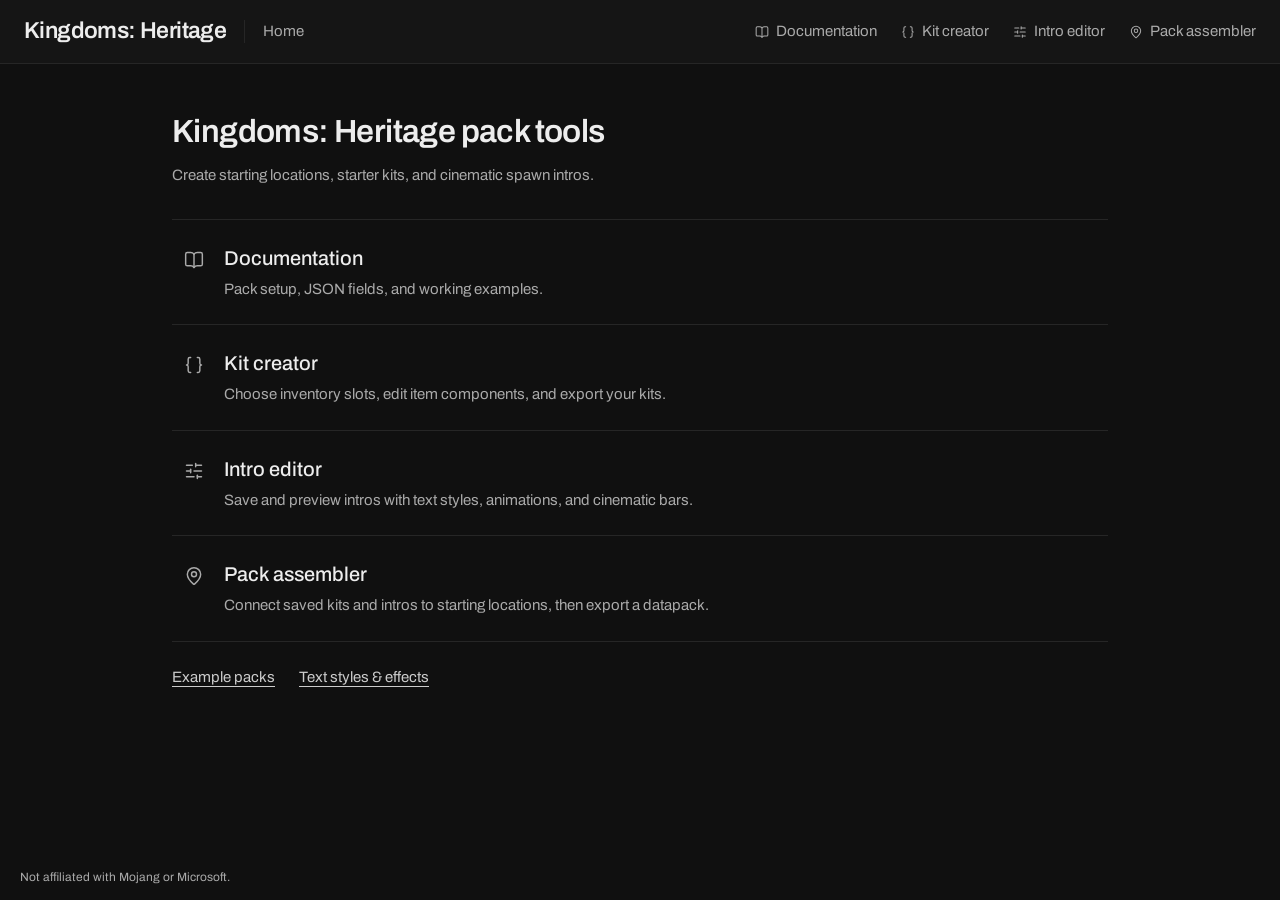
==== examples/heritage-authoring/index.html @ 14a23c47 "Refine authoring site styling and simplify documentation" ====
<!doctype html>
<html lang="en">
<head><meta charset="utf-8"><meta name="viewport" content="width=device-width,initial-scale=1"><meta name="description" content="Documentation and editors for Kingdoms: Heritage starting locations, starter kits, and cinematic spawn intros."><title>Kingdoms: Heritage pack tools</title><link rel="stylesheet" href="home.css?v=8"></head>
<body class="home">
<header><a class="brand" href="index.html" aria-label="Kingdoms: Heritage home">Kingdoms: Heritage <span>Home</span></a><nav aria-label="Tools"><a href="docs.html" data-icon="book-open">Documentation</a><a href="kit-editor.html" data-icon="braces">Kit creator</a><a href="gallery.html" data-icon="sliders-horizontal">Intro editor</a><a href="pack-assembler.html" data-icon="map-pin">Pack assembler</a></nav></header>
<main class="home-main">
<h1>Kingdoms: Heritage pack tools</h1>
<p class="home-description">Create starting locations, starter kits, and cinematic spawn intros.</p>
<nav class="home-tools" aria-label="Pack authoring tools">
<a href="docs.html"><span data-icon="book-open" aria-hidden="true"></span><div><h2>Documentation</h2><p>Pack setup, JSON fields, and working examples.</p></div></a>
<a href="kit-editor.html"><span data-icon="braces" aria-hidden="true"></span><div><h2>Kit creator</h2><p>Choose inventory slots, edit item components, and export your kits.</p></div></a>
<a href="gallery.html"><span data-icon="sliders-horizontal" aria-hidden="true"></span><div><h2>Intro editor</h2><p>Save and preview intros with text styles, animations, and cinematic bars.</p></div></a>
<a href="pack-assembler.html"><span data-icon="map-pin" aria-hidden="true"></span><div><h2>Pack assembler</h2><p>Connect saved kits and intros to starting locations, then export a datapack.</p></div></a>
</nav>
<nav class="home-links" aria-label="More resources"><a href="docs.html#/examples">Example packs</a><a href="docs.html#/text-styles">Text styles &amp; effects</a></nav>
</main>
<footer class="site-footer">Not affiliated with Mojang or Microsoft.</footer>
<script src="editor/icons.js"></script>
</body></html>
---- examples/heritage-authoring/home.css ----
@import url('editor/site.css?v=9');
.home { min-height: 100dvh; display: flex; flex-direction: column; }
.home header { flex-shrink: 0; }
.home-main { width: 100%; max-width: 1000px; margin: 0 auto; padding: 48px 32px 56px; flex: 1; }
.home-main h1 { font-size: 32px; line-height: 1.25; letter-spacing: -.6px; font-weight: 600; margin: 0 0 12px; }
.home-description { color: var(--muted); margin: 0 0 32px; }
.home-tools { border-top: 1px solid var(--line-soft); }
.home-tools a { display: flex; align-items: flex-start; gap: 20px; padding: 24px 12px; border-bottom: 1px solid var(--line-soft); color: var(--text); text-decoration: none; }
.home-tools a:hover { background: var(--panel); }
.home-tools a:active { background: var(--panel-2); }
.home-tools [data-icon] { color: var(--muted); padding-top: 4px; }
.home-tools .lucide { width: 20px; height: 20px; }
.home-tools h2 { font-size: 20px; line-height: 1.4; font-weight: 500; margin: 0 0 6px; }
.home-tools p { color: var(--muted); margin: 0; }
.home-links { display: flex; flex-wrap: wrap; gap: 12px 24px; margin-top: 24px; }
.home-links a { color: var(--link); text-decoration: underline; text-underline-offset: 4px; }
.home-links a:hover { color: var(--link-hover); }
@media(max-width:620px) { .home-main { padding: 28px 20px 36px; } .home-main h1 { font-size: 28px; } .home-tools a { padding: 20px 0; gap: 14px; } }
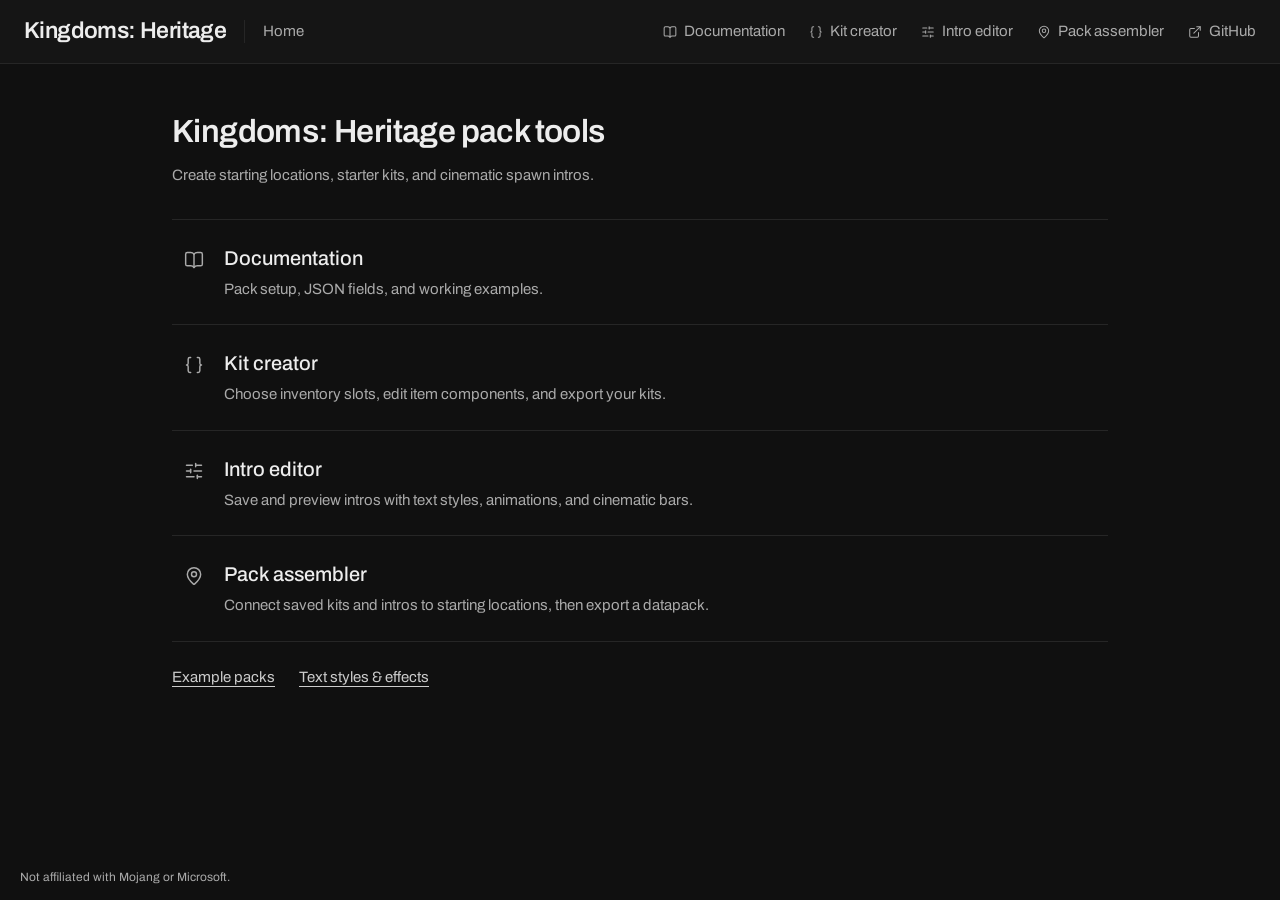
==== commit a082b962: "Update repository links and dependency documentation" ====
--- a/examples/heritage-authoring/index.html
+++ b/examples/heritage-authoring/index.html
@@ -2,7 +2,7 @@
 <html lang="en">
 <head><meta charset="utf-8"><meta name="viewport" content="width=device-width,initial-scale=1"><meta name="description" content="Documentation and editors for Kingdoms: Heritage starting locations, starter kits, and cinematic spawn intros."><title>Kingdoms: Heritage pack tools</title><link rel="stylesheet" href="home.css?v=8"></head>
 <body class="home">
-<header><a class="brand" href="index.html" aria-label="Kingdoms: Heritage home">Kingdoms: Heritage <span>Home</span></a><nav aria-label="Tools"><a href="docs.html" data-icon="book-open">Documentation</a><a href="kit-editor.html" data-icon="braces">Kit creator</a><a href="gallery.html" data-icon="sliders-horizontal">Intro editor</a><a href="pack-assembler.html" data-icon="map-pin">Pack assembler</a></nav></header>
+<header><a class="brand" href="index.html" aria-label="Kingdoms: Heritage home">Kingdoms: Heritage <span>Home</span></a><nav aria-label="Tools"><a href="docs.html" data-icon="book-open">Documentation</a><a href="kit-editor.html" data-icon="braces">Kit creator</a><a href="gallery.html" data-icon="sliders-horizontal">Intro editor</a><a href="pack-assembler.html" data-icon="map-pin">Pack assembler</a><a href="https://github.com/JevenDev/Kingdoms-Heritage" data-icon="external-link">GitHub</a></nav></header>
 <main class="home-main">
 <h1>Kingdoms: Heritage pack tools</h1>
 <p class="home-description">Create starting locations, starter kits, and cinematic spawn intros.</p>
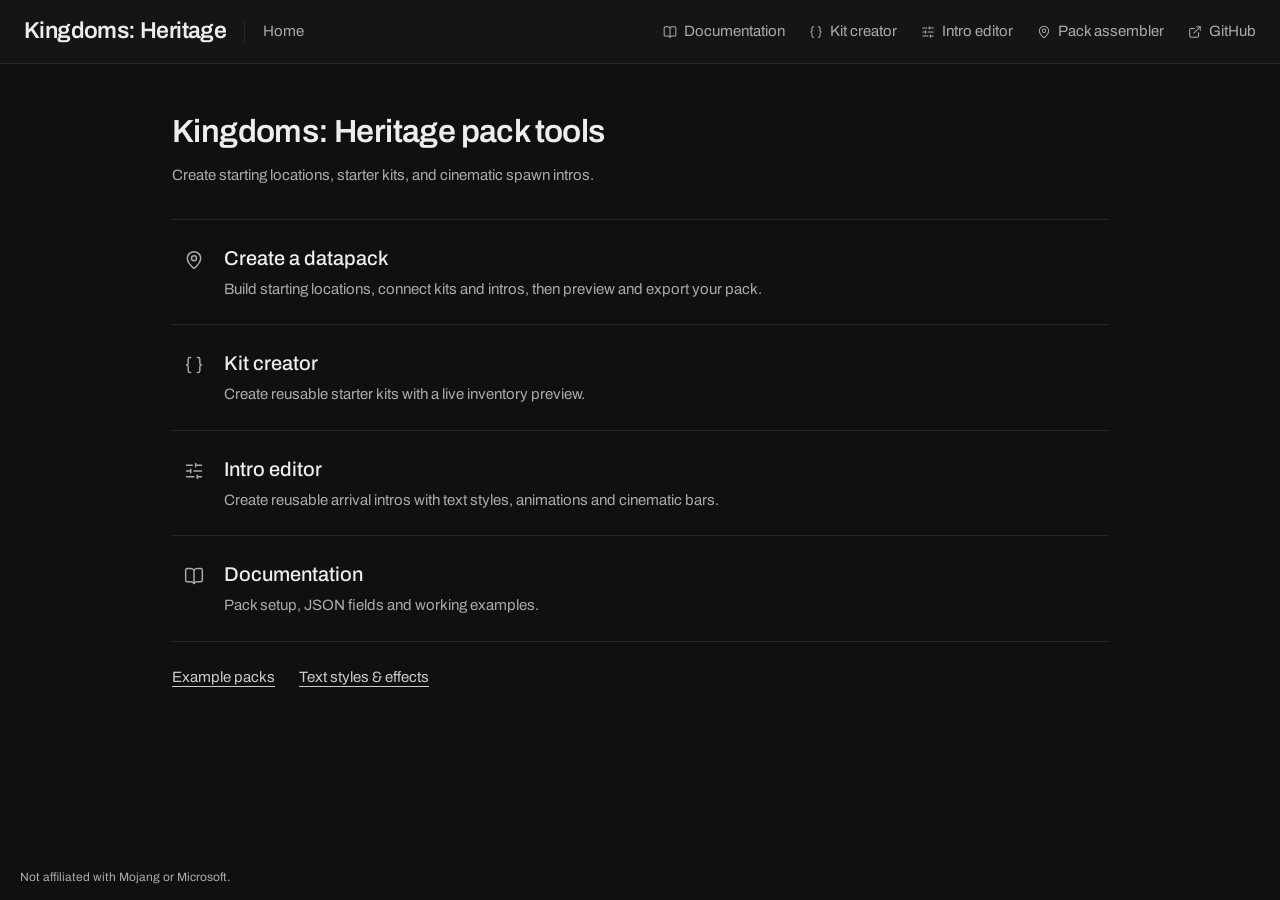
==== commit c2ffa447: "Overhaul pack authoring and selection previews" ====
--- a/examples/heritage-authoring/index.html
+++ b/examples/heritage-authoring/index.html
@@ -6,12 +6,7 @@
 <main class="home-main">
 <h1>Kingdoms: Heritage pack tools</h1>
 <p class="home-description">Create starting locations, starter kits, and cinematic spawn intros.</p>
-<nav class="home-tools" aria-label="Pack authoring tools">
-<a href="docs.html"><span data-icon="book-open" aria-hidden="true"></span><div><h2>Documentation</h2><p>Pack setup, JSON fields, and working examples.</p></div></a>
-<a href="kit-editor.html"><span data-icon="braces" aria-hidden="true"></span><div><h2>Kit creator</h2><p>Choose inventory slots, edit item components, and export your kits.</p></div></a>
-<a href="gallery.html"><span data-icon="sliders-horizontal" aria-hidden="true"></span><div><h2>Intro editor</h2><p>Save and preview intros with text styles, animations, and cinematic bars.</p></div></a>
-<a href="pack-assembler.html"><span data-icon="map-pin" aria-hidden="true"></span><div><h2>Pack assembler</h2><p>Connect saved kits and intros to starting locations, then export a datapack.</p></div></a>
-</nav>
+<nav class="home-tools" aria-label="Pack authoring tools"><a href="pack-assembler.html"><span data-icon="map-pin" aria-hidden="true"></span><div><h2>Create a datapack</h2><p>Build starting locations, connect kits and intros, then preview and export your pack.</p></div></a><a href="kit-editor.html"><span data-icon="braces" aria-hidden="true"></span><div><h2>Kit creator</h2><p>Create reusable starter kits with a live inventory preview.</p></div></a><a href="gallery.html"><span data-icon="sliders-horizontal" aria-hidden="true"></span><div><h2>Intro editor</h2><p>Create reusable arrival intros with text styles, animations and cinematic bars.</p></div></a><a href="docs.html"><span data-icon="book-open" aria-hidden="true"></span><div><h2>Documentation</h2><p>Pack setup, JSON fields and working examples.</p></div></a></nav>
 <nav class="home-links" aria-label="More resources"><a href="docs.html#/examples">Example packs</a><a href="docs.html#/text-styles">Text styles &amp; effects</a></nav>
 </main>
 <footer class="site-footer">Not affiliated with Mojang or Microsoft.</footer>
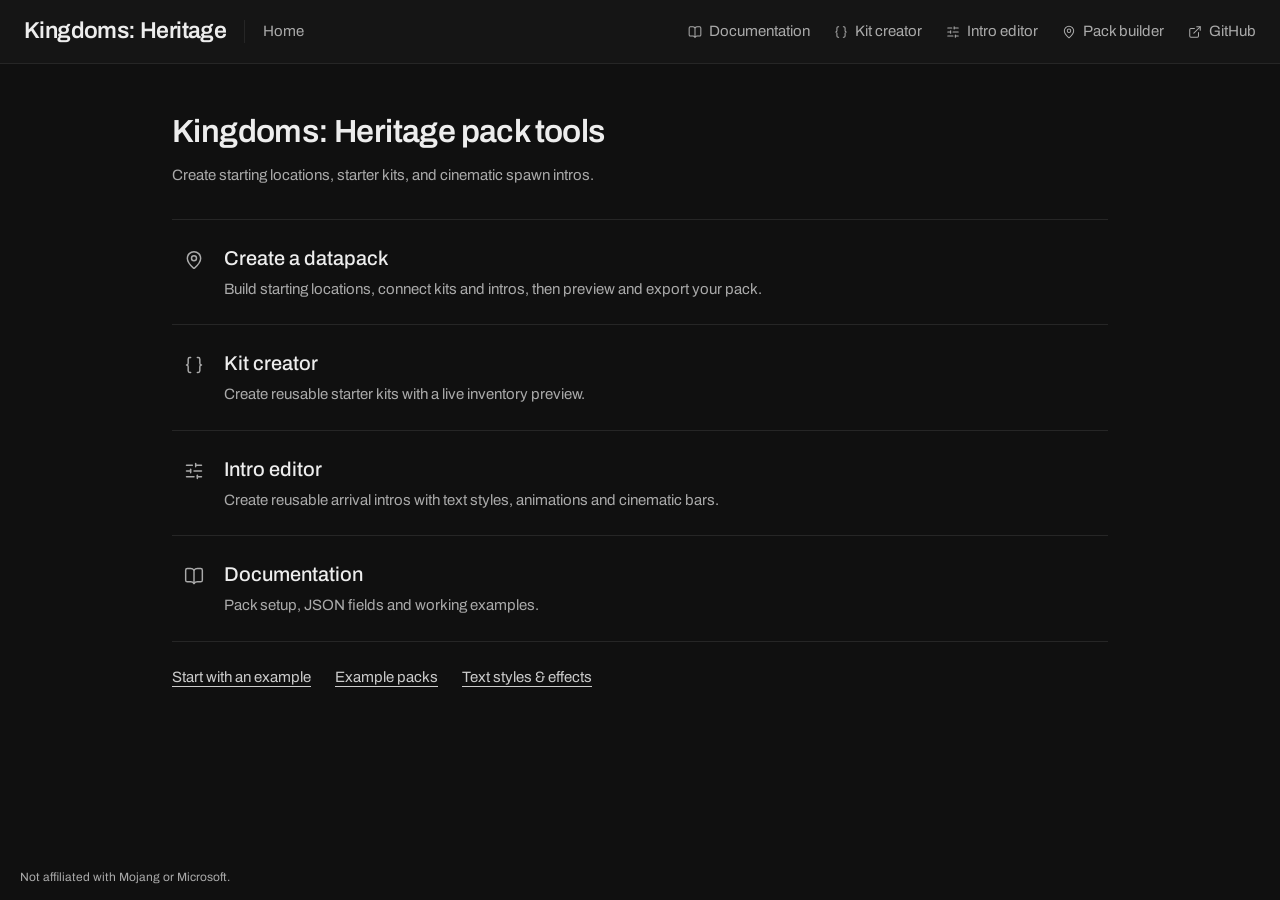
==== commit be1ebdc5: "Improve pack builder onboarding and preview guidance" ====
--- a/examples/heritage-authoring/index.html
+++ b/examples/heritage-authoring/index.html
@@ -2,12 +2,12 @@
 <html lang="en">
 <head><meta charset="utf-8"><meta name="viewport" content="width=device-width,initial-scale=1"><meta name="description" content="Documentation and editors for Kingdoms: Heritage starting locations, starter kits, and cinematic spawn intros."><title>Kingdoms: Heritage pack tools</title><link rel="stylesheet" href="home.css?v=8"></head>
 <body class="home">
-<header><a class="brand" href="index.html" aria-label="Kingdoms: Heritage home">Kingdoms: Heritage <span>Home</span></a><nav aria-label="Tools"><a href="docs.html" data-icon="book-open">Documentation</a><a href="kit-editor.html" data-icon="braces">Kit creator</a><a href="gallery.html" data-icon="sliders-horizontal">Intro editor</a><a href="pack-assembler.html" data-icon="map-pin">Pack assembler</a><a href="https://github.com/JevenDev/Kingdoms-Heritage" data-icon="external-link">GitHub</a></nav></header>
+<header><a class="brand" href="index.html" aria-label="Kingdoms: Heritage home">Kingdoms: Heritage <span>Home</span></a><nav aria-label="Tools"><a href="docs.html" data-icon="book-open">Documentation</a><a href="kit-editor.html" data-icon="braces">Kit creator</a><a href="gallery.html" data-icon="sliders-horizontal">Intro editor</a><a href="pack-assembler.html" data-icon="map-pin">Pack builder</a><a href="https://github.com/JevenDev/Kingdoms-Heritage" data-icon="external-link">GitHub</a></nav></header>
 <main class="home-main">
 <h1>Kingdoms: Heritage pack tools</h1>
 <p class="home-description">Create starting locations, starter kits, and cinematic spawn intros.</p>
 <nav class="home-tools" aria-label="Pack authoring tools"><a href="pack-assembler.html"><span data-icon="map-pin" aria-hidden="true"></span><div><h2>Create a datapack</h2><p>Build starting locations, connect kits and intros, then preview and export your pack.</p></div></a><a href="kit-editor.html"><span data-icon="braces" aria-hidden="true"></span><div><h2>Kit creator</h2><p>Create reusable starter kits with a live inventory preview.</p></div></a><a href="gallery.html"><span data-icon="sliders-horizontal" aria-hidden="true"></span><div><h2>Intro editor</h2><p>Create reusable arrival intros with text styles, animations and cinematic bars.</p></div></a><a href="docs.html"><span data-icon="book-open" aria-hidden="true"></span><div><h2>Documentation</h2><p>Pack setup, JSON fields and working examples.</p></div></a></nav>
-<nav class="home-links" aria-label="More resources"><a href="docs.html#/examples">Example packs</a><a href="docs.html#/text-styles">Text styles &amp; effects</a></nav>
+<nav class="home-links" aria-label="More resources"><a href="pack-assembler.html?example=starter">Start with an example</a><a href="docs.html#/examples">Example packs</a><a href="docs.html#/text-styles">Text styles &amp; effects</a></nav>
 </main>
 <footer class="site-footer">Not affiliated with Mojang or Microsoft.</footer>
 <script src="editor/icons.js"></script>
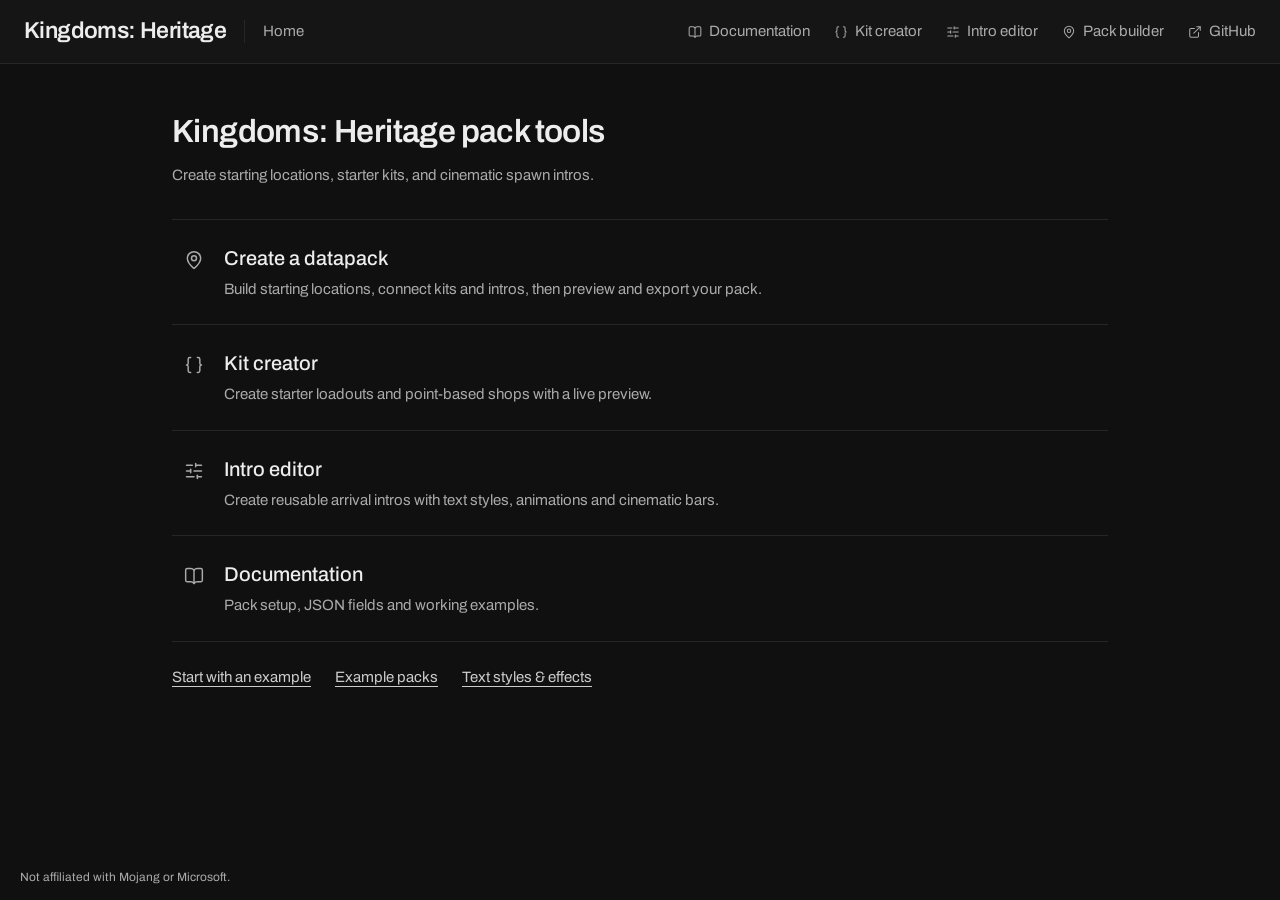
==== commit f43fa5ad: "Bring kit shop authoring and docs up to date" ====
--- a/examples/heritage-authoring/index.html
+++ b/examples/heritage-authoring/index.html
@@ -6,7 +6,7 @@
 <main class="home-main">
 <h1>Kingdoms: Heritage pack tools</h1>
 <p class="home-description">Create starting locations, starter kits, and cinematic spawn intros.</p>
-<nav class="home-tools" aria-label="Pack authoring tools"><a href="pack-assembler.html"><span data-icon="map-pin" aria-hidden="true"></span><div><h2>Create a datapack</h2><p>Build starting locations, connect kits and intros, then preview and export your pack.</p></div></a><a href="kit-editor.html"><span data-icon="braces" aria-hidden="true"></span><div><h2>Kit creator</h2><p>Create reusable starter kits with a live inventory preview.</p></div></a><a href="gallery.html"><span data-icon="sliders-horizontal" aria-hidden="true"></span><div><h2>Intro editor</h2><p>Create reusable arrival intros with text styles, animations and cinematic bars.</p></div></a><a href="docs.html"><span data-icon="book-open" aria-hidden="true"></span><div><h2>Documentation</h2><p>Pack setup, JSON fields and working examples.</p></div></a></nav>
+<nav class="home-tools" aria-label="Pack authoring tools"><a href="pack-assembler.html"><span data-icon="map-pin" aria-hidden="true"></span><div><h2>Create a datapack</h2><p>Build starting locations, connect kits and intros, then preview and export your pack.</p></div></a><a href="kit-editor.html"><span data-icon="braces" aria-hidden="true"></span><div><h2>Kit creator</h2><p>Create starter loadouts and point-based shops with a live preview.</p></div></a><a href="gallery.html"><span data-icon="sliders-horizontal" aria-hidden="true"></span><div><h2>Intro editor</h2><p>Create reusable arrival intros with text styles, animations and cinematic bars.</p></div></a><a href="docs.html"><span data-icon="book-open" aria-hidden="true"></span><div><h2>Documentation</h2><p>Pack setup, JSON fields and working examples.</p></div></a></nav>
 <nav class="home-links" aria-label="More resources"><a href="pack-assembler.html?example=starter">Start with an example</a><a href="docs.html#/examples">Example packs</a><a href="docs.html#/text-styles">Text styles &amp; effects</a></nav>
 </main>
 <footer class="site-footer">Not affiliated with Mojang or Microsoft.</footer>
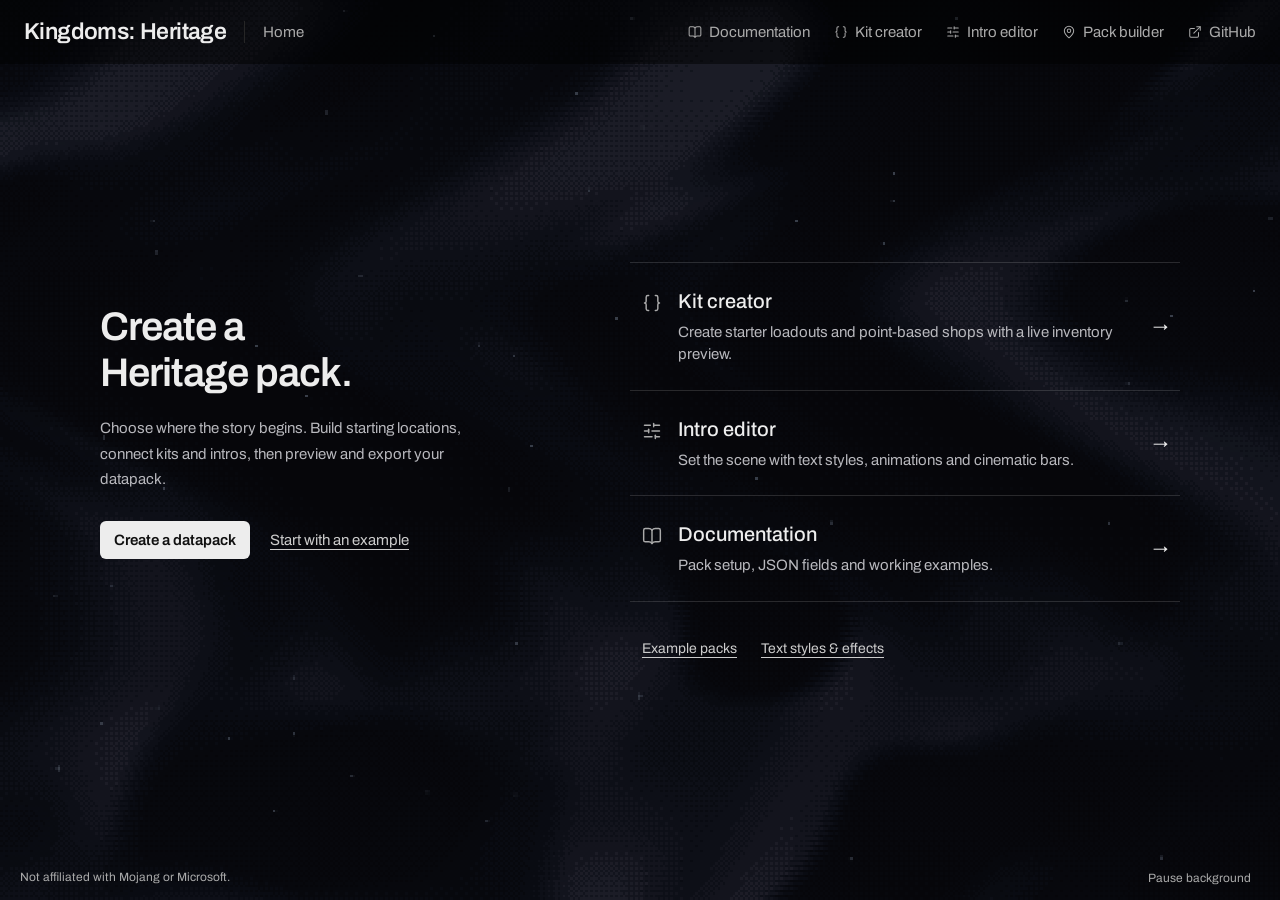
==== commit 1db4fe0f: "Refine home styling and player preview resolution" ====
--- a/examples/heritage-authoring/index.html
+++ b/examples/heritage-authoring/index.html
@@ -1,14 +1,23 @@
 <!doctype html>
 <html lang="en">
-<head><meta charset="utf-8"><meta name="viewport" content="width=device-width,initial-scale=1"><meta name="description" content="Documentation and editors for Kingdoms: Heritage starting locations, starter kits, and cinematic spawn intros."><title>Kingdoms: Heritage pack tools</title><link rel="stylesheet" href="home.css?v=8"></head>
+<head><meta charset="utf-8"><meta name="viewport" content="width=device-width,initial-scale=1"><meta name="description" content="Documentation and editors for Kingdoms: Heritage starting locations, starter kits, and cinematic spawn intros."><title>Kingdoms: Heritage pack tools</title><link rel="stylesheet" href="home.css?v=11"></head>
 <body class="home">
+<div class="home-backdrop" aria-hidden="true"><canvas id="home-background"></canvas></div>
 <header><a class="brand" href="index.html" aria-label="Kingdoms: Heritage home">Kingdoms: Heritage <span>Home</span></a><nav aria-label="Tools"><a href="docs.html" data-icon="book-open">Documentation</a><a href="kit-editor.html" data-icon="braces">Kit creator</a><a href="gallery.html" data-icon="sliders-horizontal">Intro editor</a><a href="pack-assembler.html" data-icon="map-pin">Pack builder</a><a href="https://github.com/JevenDev/Kingdoms-Heritage" data-icon="external-link">GitHub</a></nav></header>
 <main class="home-main">
-<h1>Kingdoms: Heritage pack tools</h1>
-<p class="home-description">Create starting locations, starter kits, and cinematic spawn intros.</p>
-<nav class="home-tools" aria-label="Pack authoring tools"><a href="pack-assembler.html"><span data-icon="map-pin" aria-hidden="true"></span><div><h2>Create a datapack</h2><p>Build starting locations, connect kits and intros, then preview and export your pack.</p></div></a><a href="kit-editor.html"><span data-icon="braces" aria-hidden="true"></span><div><h2>Kit creator</h2><p>Create starter loadouts and point-based shops with a live preview.</p></div></a><a href="gallery.html"><span data-icon="sliders-horizontal" aria-hidden="true"></span><div><h2>Intro editor</h2><p>Create reusable arrival intros with text styles, animations and cinematic bars.</p></div></a><a href="docs.html"><span data-icon="book-open" aria-hidden="true"></span><div><h2>Documentation</h2><p>Pack setup, JSON fields and working examples.</p></div></a></nav>
-<nav class="home-links" aria-label="More resources"><a href="pack-assembler.html?example=starter">Start with an example</a><a href="docs.html#/examples">Example packs</a><a href="docs.html#/text-styles">Text styles &amp; effects</a></nav>
+<section class="home-intro" aria-labelledby="home-title">
+<h1 id="home-title">Create a<br>Heritage pack.</h1>
+<p class="home-description">Choose where the story begins. Build starting locations, connect kits and intros, then preview and export your datapack.</p>
+<div class="home-actions"><a class="home-primary" href="pack-assembler.html">Create a datapack</a><a href="pack-assembler.html?example=starter">Start with an example</a></div>
+</section>
+<nav class="home-tools" aria-label="Editors and documentation">
+<a href="kit-editor.html"><span data-icon="braces" aria-hidden="true"></span><div><h2>Kit creator</h2><p>Create starter loadouts and point-based shops with a live inventory preview.</p></div><span class="home-tool-arrow" aria-hidden="true">→</span></a>
+<a href="gallery.html"><span data-icon="sliders-horizontal" aria-hidden="true"></span><div><h2>Intro editor</h2><p>Set the scene with text styles, animations and cinematic bars.</p></div><span class="home-tool-arrow" aria-hidden="true">→</span></a>
+<a href="docs.html"><span data-icon="book-open" aria-hidden="true"></span><div><h2>Documentation</h2><p>Pack setup, JSON fields and working examples.</p></div><span class="home-tool-arrow" aria-hidden="true">→</span></a>
+</nav>
+<nav class="home-links" aria-label="More resources"><a href="docs.html#/examples">Example packs</a><a href="docs.html#/text-styles">Text styles &amp; effects</a></nav>
 </main>
-<footer class="site-footer">Not affiliated with Mojang or Microsoft.</footer>
+<footer class="site-footer"><span>Not affiliated with Mojang or Microsoft.</span><button id="background-motion" class="quiet" type="button" hidden>Pause background</button></footer>
 <script src="editor/icons.js"></script>
+<script src="home.js?v=1"></script>
 </body></html>
--- a/examples/heritage-authoring/home.css
+++ b/examples/heritage-authoring/home.css
@@ -1,18 +1,32 @@
 @import url('editor/site.css?v=9');
-.home { min-height: 100dvh; display: flex; flex-direction: column; }
-.home header { flex-shrink: 0; }
-.home-main { width: 100%; max-width: 1000px; margin: 0 auto; padding: 48px 32px 56px; flex: 1; }
-.home-main h1 { font-size: 32px; line-height: 1.25; letter-spacing: -.6px; font-weight: 600; margin: 0 0 12px; }
-.home-description { color: var(--muted); margin: 0 0 32px; }
-.home-tools { border-top: 1px solid var(--line-soft); }
-.home-tools a { display: flex; align-items: flex-start; gap: 20px; padding: 24px 12px; border-bottom: 1px solid var(--line-soft); color: var(--text); text-decoration: none; }
-.home-tools a:hover { background: var(--panel); }
-.home-tools a:active { background: var(--panel-2); }
+.home { min-height: 100dvh; display: flex; flex-direction: column; isolation: isolate; }
+.home-backdrop { position: fixed; inset: 0; z-index: -1; pointer-events: none; background: var(--site-background); }
+.home-backdrop canvas { width: 100%; height: 100%; display: block; image-rendering: pixelated; }
+.home-backdrop::after { content: ''; position: absolute; inset: 0; background: rgb(8 9 12 / 55%); }
+.home header { flex-shrink: 0; background: rgb(0 0 0 / 50%); border-bottom: 0; }
+.home-main { width: 100%; max-width: 1160px; margin: auto; padding: 72px 40px; flex: 1; display: grid; grid-template-columns: minmax(0,.9fr) minmax(0,1.1fr); gap: 36px 80px; align-content: center; align-items: center; }
+.home-main h1 { max-width: 400px; font-size: 40px; line-height: 1.15; letter-spacing: -1px; font-weight: 600; margin: 0 0 20px; }
+.home-description { max-width: 400px; color: #b8b8bd; line-height: 1.7; margin: 0 0 28px; }
+.home-actions { display: flex; flex-wrap: wrap; align-items: center; gap: 16px 20px; }
+.home-actions a, .home-links a { color: var(--link); text-decoration: underline; text-underline-offset: 4px; }
+.home-actions a:hover, .home-links a:hover { color: var(--link-hover); }
+.home-actions .home-primary { display: inline-flex; align-items: center; min-height: 38px; padding: 8px 14px; border-radius: 6px; background: var(--text); color: #101010; font-weight: 600; text-decoration: none; }
+.home-actions .home-primary:hover { background: #fff; color: #101010; }
+.home-actions .home-primary:active { background: #ccc; }
+.home-tools { border-top: 1px solid rgb(255 255 255 / 14%); }
+.home-tools a { display: flex; align-items: flex-start; gap: 16px; padding: 24px 12px; border-bottom: 1px solid rgb(255 255 255 / 14%); color: var(--text); text-decoration: none; transition: background-color .12s; }
+.home-tools a:hover, .home-tools a:focus-visible { background: rgb(255 255 255 / 5%); }
+.home-tools a:active { background: rgb(255 255 255 / 8%); }
 .home-tools [data-icon] { color: var(--muted); padding-top: 4px; }
 .home-tools .lucide { width: 20px; height: 20px; }
+.home-tools div { flex: 1; }
+.home-tools .home-tool-arrow { align-self: center; padding: 0; }
 .home-tools h2 { font-size: 20px; line-height: 1.4; font-weight: 500; margin: 0 0 6px; }
-.home-tools p { color: var(--muted); margin: 0; }
-.home-links { display: flex; flex-wrap: wrap; gap: 12px 24px; margin-top: 24px; }
-.home-links a { color: var(--link); text-decoration: underline; text-underline-offset: 4px; }
-.home-links a:hover { color: var(--link-hover); }
-@media(max-width:620px) { .home-main { padding: 28px 20px 36px; } .home-main h1 { font-size: 28px; } .home-tools a { padding: 20px 0; gap: 14px; } }
+.home-tools p { color: #b8b8bd; margin: 0; }
+.home-links { grid-column: 2; display: flex; flex-wrap: wrap; gap: 12px 24px; padding: 0 12px; font-size: 14px; }
+.home .site-footer { display: flex; justify-content: space-between; align-items: center; gap: 20px; }
+#background-motion { font-size: 12px; min-height: 28px; padding: 3px 8px; }
+#background-motion[hidden] { display: none; }
+@media(max-width:900px) { .home-main { gap: 32px 40px; padding: 48px 28px; } .home-main h1 { font-size: 34px; } }
+@media(max-width:700px) { .home-main { grid-template-columns: minmax(0,1fr); } .home-links { grid-column: 1; } .home-tools a { padding: 20px 0; } }
+@media(prefers-reduced-motion:reduce) { .home-tools a { transition: none; } }
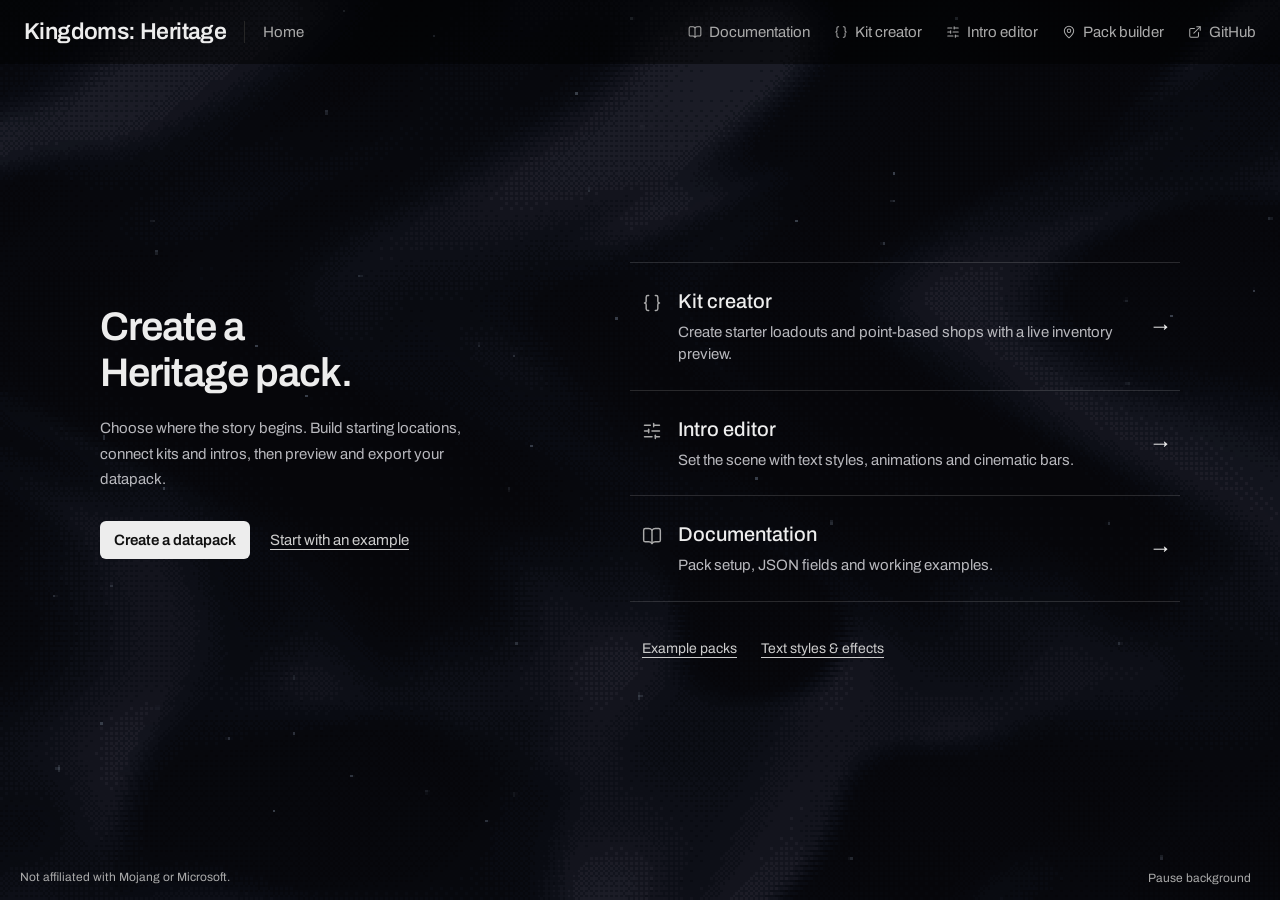
==== commit b5b672f5: "Clean up authoring utilities and protect saved drafts" ====
--- a/examples/heritage-authoring/index.html
+++ b/examples/heritage-authoring/index.html
@@ -18,6 +18,6 @@
 <nav class="home-links" aria-label="More resources"><a href="docs.html#/examples">Example packs</a><a href="docs.html#/text-styles">Text styles &amp; effects</a></nav>
 </main>
 <footer class="site-footer"><span>Not affiliated with Mojang or Microsoft.</span><button id="background-motion" class="quiet" type="button" hidden>Pause background</button></footer>
-<script src="editor/icons.js"></script>
+<script src="editor/icons.js?v=3"></script>
 <script src="home.js?v=1"></script>
 </body></html>
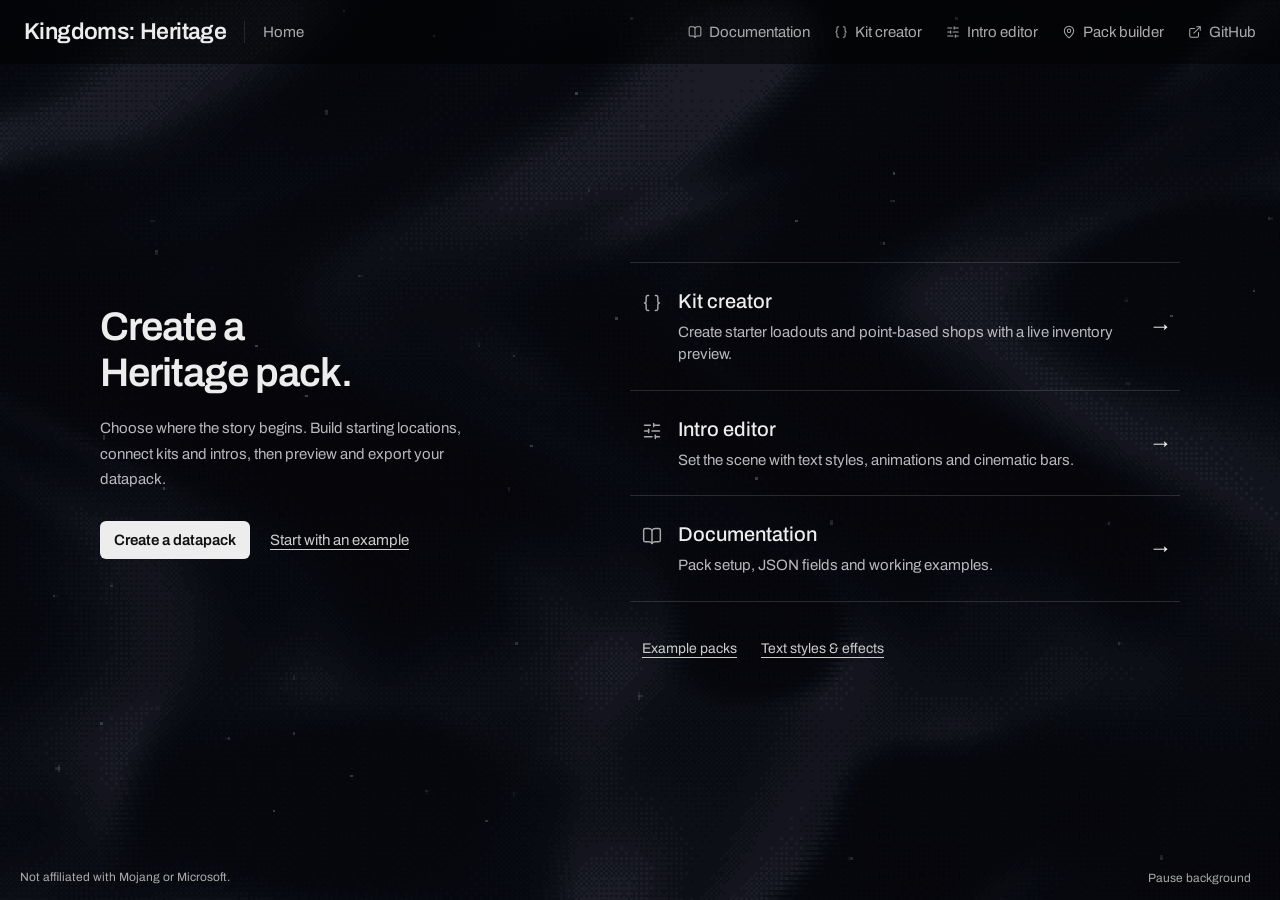
==== commit bfa6b2f2: "Refine scrollbars and keep panel controls fixed" ====
--- a/examples/heritage-authoring/index.html
+++ b/examples/heritage-authoring/index.html
@@ -1,6 +1,6 @@
 <!doctype html>
 <html lang="en">
-<head><meta charset="utf-8"><meta name="viewport" content="width=device-width,initial-scale=1"><meta name="description" content="Documentation and editors for Kingdoms: Heritage starting locations, starter kits, and cinematic spawn intros."><title>Kingdoms: Heritage pack tools</title><link rel="stylesheet" href="home.css?v=11"></head>
+<head><meta charset="utf-8"><meta name="viewport" content="width=device-width,initial-scale=1"><meta name="description" content="Documentation and editors for Kingdoms: Heritage starting locations, starter kits, and cinematic spawn intros."><title>Kingdoms: Heritage pack tools</title><link rel="stylesheet" href="home.css?v=12"></head>
 <body class="home">
 <div class="home-backdrop" aria-hidden="true"><canvas id="home-background"></canvas></div>
 <header><a class="brand" href="index.html" aria-label="Kingdoms: Heritage home">Kingdoms: Heritage <span>Home</span></a><nav aria-label="Tools"><a href="docs.html" data-icon="book-open">Documentation</a><a href="kit-editor.html" data-icon="braces">Kit creator</a><a href="gallery.html" data-icon="sliders-horizontal">Intro editor</a><a href="pack-assembler.html" data-icon="map-pin">Pack builder</a><a href="https://github.com/JevenDev/Kingdoms-Heritage" data-icon="external-link">GitHub</a></nav></header>
--- a/examples/heritage-authoring/home.css
+++ b/examples/heritage-authoring/home.css
@@ -1,4 +1,4 @@
-@import url('editor/site.css?v=9');
+@import url('editor/site.css?v=10');
 .home { min-height: 100dvh; display: flex; flex-direction: column; isolation: isolate; }
 .home-backdrop { position: fixed; inset: 0; z-index: -1; pointer-events: none; background: var(--site-background); }
 .home-backdrop canvas { width: 100%; height: 100%; display: block; image-rendering: pixelated; }
